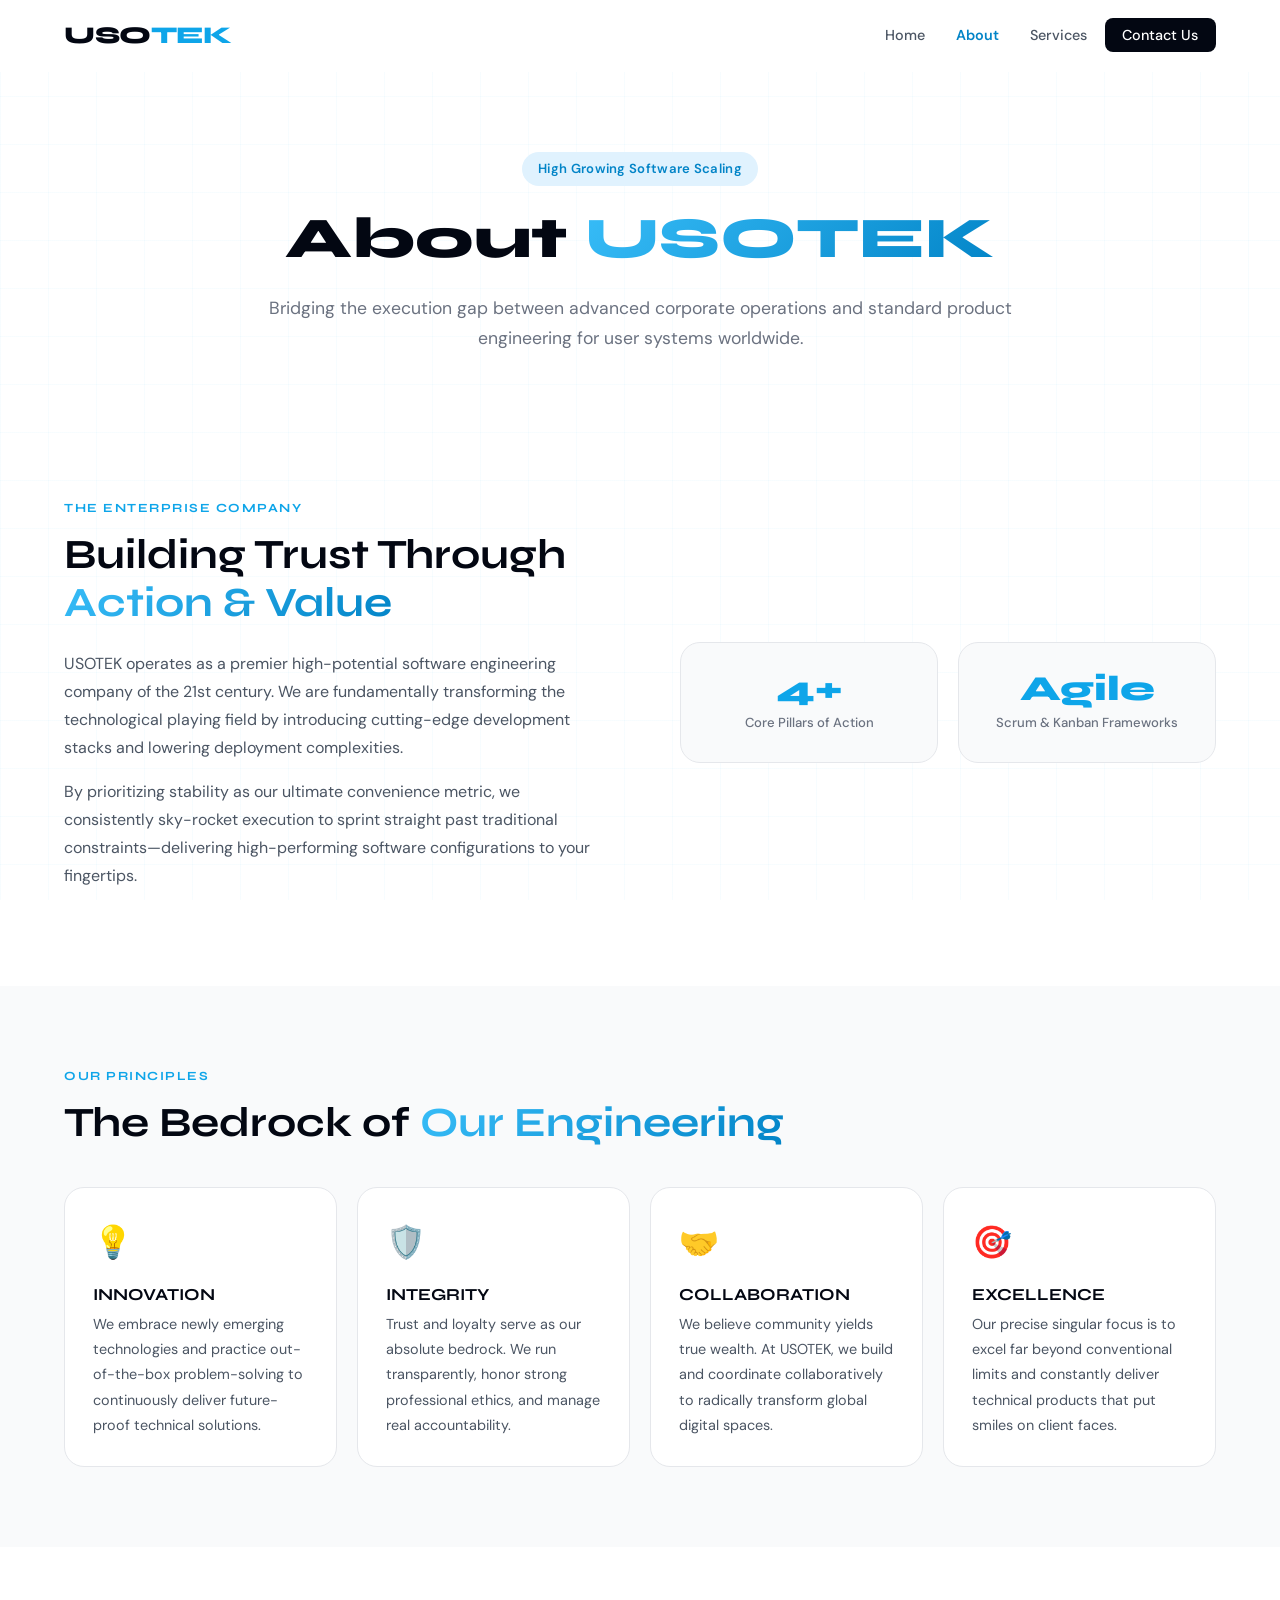
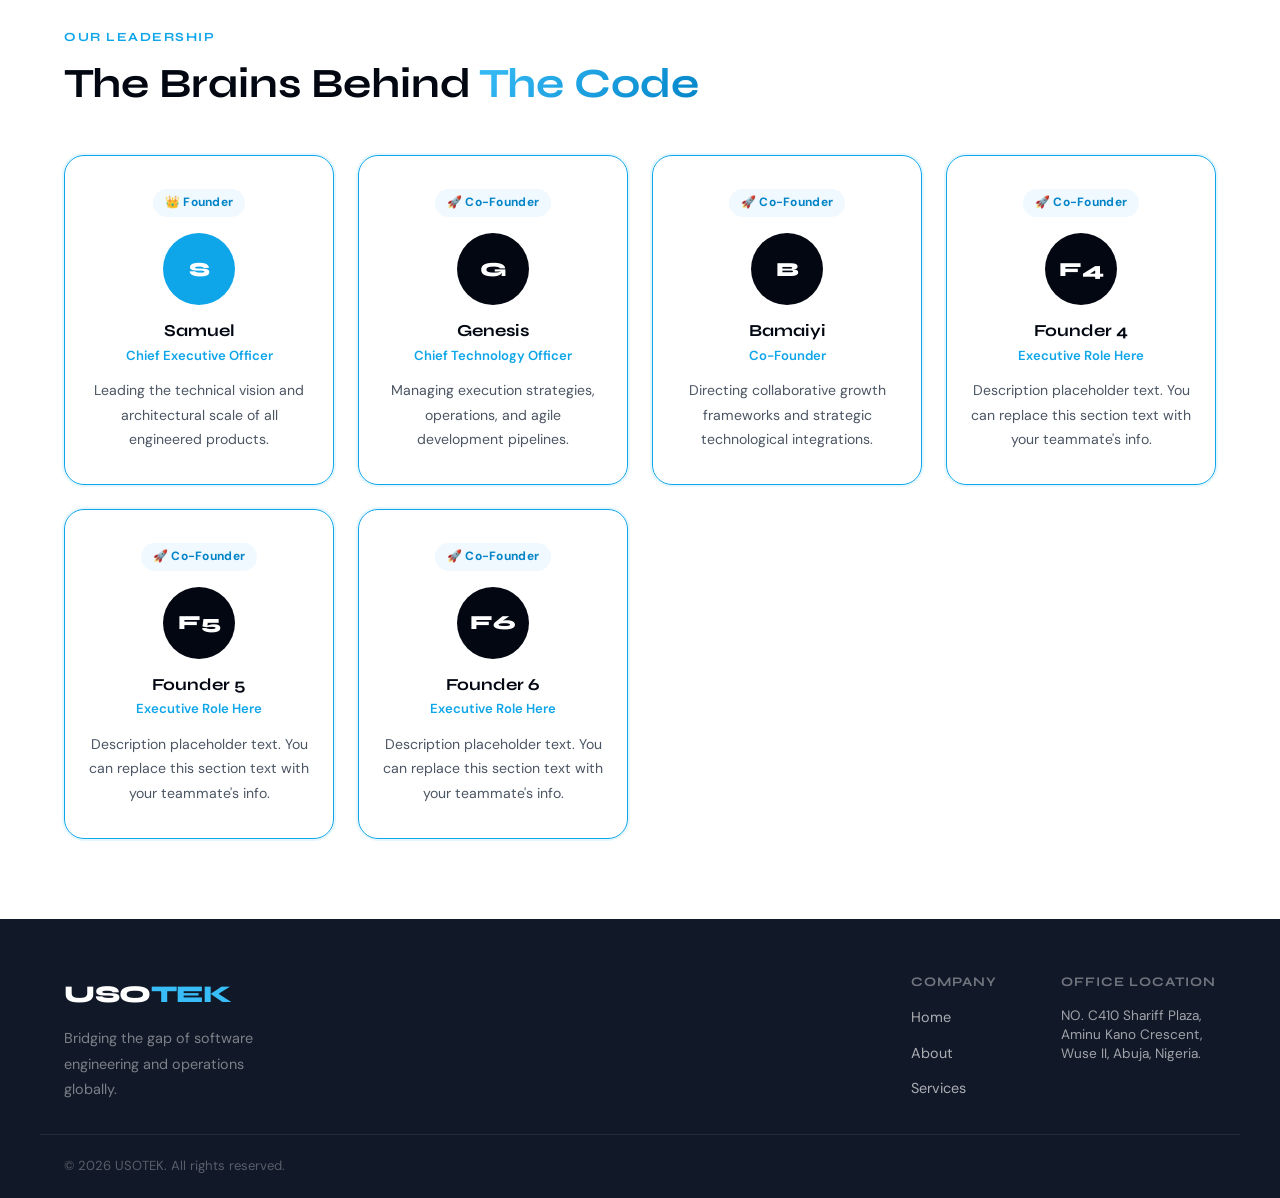
==== about.html @ 39994aaa "initial commit of Usotek" ====
<!DOCTYPE html>
<html lang="en">
<head>
<meta charset="UTF-8"/>
<meta name="viewport" content="width=device-width, initial-scale=1.0"/>
<title>About — USOTEK</title>
<link rel="preconnect" href="https://fonts.googleapis.com"/>
<link rel="preconnect" href="https://fonts.gstatic.com" crossorigin/>
<link href="https://fonts.googleapis.com/css2?family=Syne:wght@400;600;700;800&family=DM+Sans:ital,wght@0,300;0,400;0,500;1,300&display=swap" rel="stylesheet"/>
<link rel="stylesheet" href="style.css"/>
</head>
<body>

<nav class="navbar" id="navbar">
  <div class="nav-container">
    <a href="index.html" class="logo">USO<span>TEK</span></a>
    <button class="hamburger" id="hamburger" aria-label="Toggle menu">
      <span></span><span></span><span></span>
    </button>
    <ul class="nav-links" id="navLinks">
      <li><a href="index.html">Home</a></li>
      <li><a href="about.html" class="active">About</a></li>
      <li><a href="index.html#services">Services</a></li>
      <li><a href="#" class="nav-contact-btn" id="openContact">Contact Us</a></li>
    </ul>
  </div>
</nav>

<section class="page-hero">
  <div class="hero-bg-grid"></div>
  <div class="page-hero-content">
    <div class="hero-badge">High Growing Software Scaling</div>
    <h1>About <span class="gradient-text">USOTEK</span></h1>
    <p>Bridging the execution gap between advanced corporate operations and standard product engineering for user systems worldwide.</p>
  </div>
</section>

<section class="story-section">
  <div class="section-container">
    <div class="story-grid">
      <div class="story-text">
        <div class="section-label">The Enterprise Company</div>
        <h2>Building Trust Through <span class="gradient-text">Action & Value</span></h2>
        <p>USOTEK operates as a premier high-potential software engineering company of the 21st century. We are fundamentally transforming the technological playing field by introducing cutting-edge development stacks and lowering deployment complexities.</p>
        <p>By prioritizing stability as our ultimate convenience metric, we consistently sky-rocket execution to sprint straight past traditional constraints—delivering high-performing software configurations to your fingertips.</p>
      </div>
      <div class="story-stat-grid">
        <div class="story-stat">
          <div class="stat-num">4+</div>
          <div class="stat-label">Core Pillars of Action</div>
        </div>
        <div class="story-stat">
          <div class="stat-num">Agile</div>
          <div class="stat-label">Scrum & Kanban Frameworks</div>
        </div>
      </div>
    </div>
  </div>
</section>

<section class="values-section">
  <div class="section-container">
    <div class="section-label">Our Principles</div>
    <h2>The Bedrock of <span class="gradient-text">Our Engineering</span></h2>
    <div class="values-grid">
      <div class="value-card">
        <div class="value-emoji">💡</div>
        <h4>INNOVATION</h4>
        <p>We embrace newly emerging technologies and practice out-of-the-box problem-solving to continuously deliver future-proof technical solutions.</p>
      </div>
      <div class="value-card">
        <div class="value-emoji">🛡️</div>
        <h4>INTEGRITY</h4>
        <p>Trust and loyalty serve as our absolute bedrock. We run transparently, honor strong professional ethics, and manage real accountability.</p>
      </div>
      <div class="value-card">
        <div class="value-emoji">🤝</div>
        <h4>COLLABORATION</h4>
        <p>We believe community yields true wealth. At USOTEK, we build and coordinate collaboratively to radically transform global digital spaces.</p>
      </div>
      <div class="value-card">
        <div class="value-emoji">🎯</div>
        <h4>EXCELLENCE</h4>
        <p>Our precise singular focus is to excel far beyond conventional limits and constantly deliver technical products that put smiles on client faces.</p>
      </div>
    </div>
  </div>
</section>

<section class="team-section">
  <div class="section-container">
    <div class="section-label">Our Leadership</div>
    <h2>The Brains Behind <span class="gradient-text">The Code</span></h2>
    
    <div class="team-grid team-founders team-cofounders">
      <div class="team-card founder-card">
        <div class="founder-crown">👑 Founder</div>
        <div class="team-avatar" style="background: var(--sky-dark);">S</div>
        <h4>Samuel</h4>
        <span class="team-role">Chief Executive Officer</span>
        <p>Leading the technical vision and architectural scale of all engineered products.</p>
      </div>
      <div class="team-card founder-card">
        <div class="founder-crown">🚀 Co-Founder</div>
        <div class="team-avatar" style="background: var(--black);">G</div>
        <h4>Genesis</h4>
        <span class="team-role">Chief Technology Officer</span>
        <p>Managing execution strategies, operations, and agile development pipelines.</p>
      </div>
      <div class="team-card founder-card">
        <div class="founder-crown">🚀 Co-Founder</div>
        <div class="team-avatar" style="background: var(--black);">B</div>
        <h4>Bamaiyi</h4>
        <span class="team-role">Co-Founder</span>
        <p>Directing collaborative growth frameworks and strategic technological integrations.</p>
      </div>
      <div class="team-card founder-card">
        <div class="founder-crown">🚀 Co-Founder</div>
        <div class="team-avatar" style="background: var(--black);">F4</div>
        <h4>Founder 4</h4>
        <span class="team-role">Executive Role Here</span>
        <p>Description placeholder text. You can replace this section text with your teammate's info.</p>
      </div>
      <div class="team-card founder-card">
        <div class="founder-crown">🚀 Co-Founder</div>
        <div class="team-avatar" style="background: var(--black);">F5</div>
        <h4>Founder 5</h4>
        <span class="team-role">Executive Role Here</span>
        <p>Description placeholder text. You can replace this section text with your teammate's info.</p>
      </div>
      <div class="team-card founder-card">
        <div class="founder-crown">🚀 Co-Founder</div>
        <div class="team-avatar" style="background: var(--black);">F6</div>
        <h4>Founder 6</h4>
        <span class="team-role">Executive Role Here</span>
        <p>Description placeholder text. You can replace this section text with your teammate's info.</p>
      </div>
    </div>

  </div>
</section>

<footer class="footer">
  <div class="footer-container">
    <div class="footer-brand">
      <a href="index.html" class="logo">USO<span>TEK</span></a>
      <p>Bridging the gap of software engineering and operations globally.</p>
    </div>
    <div class="footer-links">
      <div class="footer-col">
        <h5>Company</h5>
        <a href="index.html">Home</a>
        <a href="about.html">About</a>
        <a href="#services">Services</a>
      </div>
      <div class="footer-col">
        <h5>Office Location</h5>
        <p style="font-size: 0.85rem; color: rgba(255,255,255,0.6); max-width: 250px; line-height: 1.4;">
          NO. C410 Shariff Plaza,<br>
          Aminu Kano Crescent,<br>
          Wuse II, Abuja, Nigeria.
        </p>
      </div>
    </div>
  </div>
  <div class="footer-bottom">
    <p>© 2026 USOTEK. All rights reserved.</p>
  </div>
</footer>

<script src="main.js"></script>
</body>
</html>
---- style.css ----
/* ===== RESET & BASE ===== */
*, *::before, *::after { box-sizing: border-box; margin: 0; padding: 0; }

:root {
  --sky: #38bdf8;
  --sky-dark: #0ea5e9;
  --sky-deeper: #0284c7;
  --sky-light: #e0f2fe;
  --sky-pale: #f0f9ff;
  --black: #030712;
  --black-2: #111827;
  --black-3: #1f2937;
  --white: #ffffff;
  --gray-1: #f9fafb;
  --gray-2: #f3f4f6;
  --gray-3: #e5e7eb;
  --gray-5: #6b7280;
  --gray-6: #4b5563;
  --radius-sm: 8px;
  --radius-md: 12px;
  --radius-lg: 20px;
  --radius-xl: 32px;
  --shadow-sm: 0 1px 3px rgba(0,0,0,0.08), 0 1px 2px rgba(0,0,0,0.04);
  --shadow-md: 0 4px 16px rgba(0,0,0,0.08), 0 2px 6px rgba(0,0,0,0.04);
  --shadow-lg: 0 16px 48px rgba(0,0,0,0.12), 0 4px 16px rgba(0,0,0,0.06);
  --nav-h: 72px;
}

html { scroll-behavior: smooth; }

body {
  font-family: 'DM Sans', sans-serif;
  background: var(--white);
  color: var(--black);
  line-height: 1.65;
  overflow-x: hidden;
}

/* ===== TYPOGRAPHY ===== */
h1, h2, h3, h4, h5 {
  font-family: 'Syne', sans-serif;
  line-height: 1.15;
  font-weight: 700;
}

h1 { font-size: clamp(2.2rem, 5vw, 3.6rem); font-weight: 800; }
h2 { font-size: clamp(1.8rem, 3.5vw, 2.6rem); font-weight: 700; }
h3 { font-size: 1.2rem; }
h4 { font-size: 1.05rem; }

p { color: var(--gray-6); line-height: 1.75; }

.gradient-text {
  background: linear-gradient(135deg, var(--sky) 0%, var(--sky-deeper) 100%);
  -webkit-background-clip: text;
  -webkit-text-fill-color: transparent;
  background-clip: text;
}

/* ===== NAVBAR ===== */
.navbar {
  position: fixed;
  top: 0; left: 0; right: 0;
  height: var(--nav-h);
  z-index: 1000;
  transition: all 0.3s ease;
  background: rgba(255,255,255,0.95);
  backdrop-filter: blur(12px);
  -webkit-backdrop-filter: blur(12px);
  border-bottom: 1px solid transparent;
}

.navbar.scrolled {
  border-bottom-color: var(--gray-3);
  box-shadow: var(--shadow-sm);
}

.nav-container {
  max-width: 1200px;
  margin: 0 auto;
  padding: 0 1.5rem;
  height: 100%;
  display: flex;
  align-items: center;
  justify-content: space-between;
}

.logo {
  font-family: 'Syne', sans-serif;
  font-size: 1.5rem;
  font-weight: 800;
  color: var(--black);
  text-decoration: none;
  letter-spacing: -0.5px;
}

.logo span { color: var(--sky-dark); }

.nav-links {
  display: flex;
  list-style: none;
  align-items: center;
  gap: 0.25rem;
}

.nav-links a {
  text-decoration: none;
  color: var(--gray-6);
  font-size: 0.9rem;
  font-weight: 500;
  padding: 0.5rem 0.85rem;
  border-radius: var(--radius-sm);
  transition: all 0.2s;
}

.nav-links a:hover { color: var(--black); background: var(--gray-2); }
.nav-links a.active { color: var(--sky-darker, var(--sky-deeper)); font-weight: 600; }

.nav-contact-btn {
  background: var(--black) !important;
  color: var(--white) !important;
  border-radius: var(--radius-sm) !important;
  padding: 0.5rem 1.1rem !important;
}

.nav-contact-btn:hover {
  background: var(--black-3) !important;
  color: var(--white) !important;
}

/* Hamburger */
.hamburger {
  display: none;
  flex-direction: column;
  gap: 5px;
  background: none;
  border: none;
  cursor: pointer;
  padding: 4px;
}

.hamburger span {
  display: block;
  width: 24px;
  height: 2px;
  background: var(--black);
  border-radius: 2px;
  transition: all 0.3s;
}

.hamburger.open span:nth-child(1) { transform: translateY(7px) rotate(45deg); }
.hamburger.open span:nth-child(2) { opacity: 0; }
.hamburger.open span:nth-child(3) { transform: translateY(-7px) rotate(-45deg); }

/* ===== BUTTONS ===== */
.btn-primary {
  display: inline-flex;
  align-items: center;
  gap: 0.5rem;
  background: var(--sky-dark);
  color: var(--white);
  text-decoration: none;
  padding: 0.75rem 1.6rem;
  border-radius: var(--radius-md);
  font-family: 'Syne', sans-serif;
  font-weight: 600;
  font-size: 0.95rem;
  transition: all 0.2s;
  cursor: pointer;
  border: none;
}

.btn-primary:hover { background: var(--sky-deeper); transform: translateY(-1px); box-shadow: 0 8px 24px rgba(14,165,233,0.3); }
.btn-primary.large { padding: 1rem 2rem; font-size: 1rem; }

.btn-ghost {
  display: inline-flex;
  align-items: center;
  gap: 0.5rem;
  color: var(--black);
  text-decoration: none;
  padding: 0.75rem 1.4rem;
  border-radius: var(--radius-md);
  font-family: 'Syne', sans-serif;
  font-weight: 600;
  font-size: 0.95rem;
  border: 1.5px solid var(--gray-3);
  transition: all 0.2s;
  cursor: pointer;
  background: var(--white);
}

.btn-ghost:hover { background: var(--gray-1); border-color: var(--gray-5); }

/* ===== HERO ===== */
.hero {
  min-height: 100vh;
  padding: calc(var(--nav-h) + 4rem) 1.5rem 4rem;
  max-width: 1200px;
  margin: 0 auto;
  display: flex;
  align-items: center;
  gap: 4rem;
  position: relative;
}

.hero-bg-grid {
  position: fixed;
  inset: 0;
  background-image:
    linear-gradient(rgba(56,189,248,0.04) 1px, transparent 1px),
    linear-gradient(90deg, rgba(56,189,248,0.04) 1px, transparent 1px);
  background-size: 48px 48px;
  pointer-events: none;
  z-index: -1;
}

.hero-content { flex: 1; }

.hero-badge {
  display: inline-block;
  background: var(--sky-light);
  color: var(--sky-deeper);
  font-size: 0.82rem;
  font-weight: 600;
  padding: 0.4rem 1rem;
  border-radius: 100px;
  margin-bottom: 1.5rem;
  letter-spacing: 0.3px;
}

.hero-content h1 { margin-bottom: 1.25rem; }
.hero-content > p { font-size: 1.1rem; color: var(--gray-5); margin-bottom: 2.5rem; max-width: 520px; }

.hero-cta { display: flex; gap: 1rem; flex-wrap: wrap; }

.hero-visual {
  flex: 0 0 380px;
  position: relative;
  height: 380px;
  display: flex;
  align-items: center;
  justify-content: center;
}

.hero-orb {
  width: 280px;
  height: 280px;
  border-radius: 50%;
  background: radial-gradient(circle at 40% 40%, rgba(56,189,248,0.3), rgba(14,165,233,0.08) 60%, transparent 80%);
  border: 1px solid rgba(56,189,248,0.2);
  animation: pulse 4s ease-in-out infinite;
}

@keyframes pulse {
  0%, 100% { transform: scale(1); opacity: 1; }
  50% { transform: scale(1.05); opacity: 0.8; }
}

.floating-card {
  position: absolute;
  background: var(--white);
  border: 1px solid var(--gray-3);
  border-radius: var(--radius-md);
  padding: 0.65rem 1rem;
  display: flex;
  align-items: center;
  gap: 0.6rem;
  font-family: 'Syne', sans-serif;
  font-weight: 600;
  font-size: 0.85rem;
  box-shadow: var(--shadow-md);
  white-space: nowrap;
  animation: float 3s ease-in-out infinite;
}

.card-1 { top: 20px; left: 10px; animation-delay: 0s; }
.card-2 { top: 140px; right: 0; animation-delay: 1s; }
.card-3 { bottom: 60px; left: 20px; animation-delay: 2s; }

@keyframes float {
  0%, 100% { transform: translateY(0); }
  50% { transform: translateY(-8px); }
}

.card-dot {
  width: 10px; height: 10px;
  border-radius: 50%;
}

.card-dot.green { background: #22c55e; }
.card-dot.blue { background: var(--sky-dark); }
.card-dot.sky { background: var(--sky); }

/* ===== MARQUEE ===== */
.marquee-strip {
  background: var(--black);
  padding: 1rem 0;
  overflow: hidden;
}

.marquee-track {
  display: flex;
  gap: 1.5rem;
  white-space: nowrap;
  animation: marquee 20s linear infinite;
}

.marquee-track span {
  color: rgba(255,255,255,0.5);
  font-family: 'Syne', sans-serif;
  font-size: 0.85rem;
  font-weight: 600;
  letter-spacing: 0.5px;
}

.marquee-track span:not([style]):nth-child(even) {
  color: var(--sky);
}

@keyframes marquee {
  from { transform: translateX(0); }
  to { transform: translateX(-50%); }
}

/* ===== SECTIONS ===== */
.section-container {
  max-width: 1200px;
  margin: 0 auto;
  padding: 5rem 1.5rem;
}

.section-label {
  font-family: 'Syne', sans-serif;
  font-size: 0.78rem;
  font-weight: 700;
  letter-spacing: 1.5px;
  text-transform: uppercase;
  color: var(--sky-dark);
  margin-bottom: 0.75rem;
}

.section-sub {
  color: var(--gray-5);
  font-size: 1.05rem;
  max-width: 560px;
  margin-top: 0.75rem;
}

/* ===== SERVICES ===== */
.services { background: var(--gray-1); }

.services h2 { margin-bottom: 0.5rem; }

.services-grid {
  display: grid;
  grid-template-columns: repeat(auto-fit, minmax(300px, 1fr));
  gap: 1.25rem;
  margin-top: 3rem;
}

.service-card {
  background: var(--white);
  border: 1px solid var(--gray-3);
  border-radius: var(--radius-lg);
  padding: 1.75rem;
  transition: all 0.25s;
  position: relative;
}

.service-card:hover {
  transform: translateY(-4px);
  box-shadow: var(--shadow-lg);
  border-color: var(--sky-light);
}

.service-card.featured {
  border-color: var(--sky-dark);
  box-shadow: 0 0 0 2px rgba(14,165,233,0.12);
}

.service-badge {
  position: absolute;
  top: -12px; right: 1.25rem;
  background: var(--sky-dark);
  color: var(--white);
  font-size: 0.72rem;
  font-weight: 700;
  padding: 0.3rem 0.8rem;
  border-radius: 100px;
  letter-spacing: 0.5px;
}

.service-icon { font-size: 2rem; margin-bottom: 1rem; }

.service-card h3 {
  font-size: 1.1rem;
  margin-bottom: 0.6rem;
  color: var(--black);
}

.service-card p {
  font-size: 0.92rem;
  margin-bottom: 1.25rem;
  line-height: 1.7;
}

.service-tags {
  display: flex;
  flex-wrap: wrap;
  gap: 0.4rem;
}

.service-tags span {
  background: var(--sky-pale);
  color: var(--sky-deeper);
  font-size: 0.75rem;
  font-weight: 600;
  padding: 0.25rem 0.7rem;
  border-radius: 100px;
}

/* ===== WHY US ===== */
.why-us .section-container { padding-top: 5rem; padding-bottom: 5rem; }
.why-us h2 { margin-bottom: 3rem; }

.why-grid {
  display: grid;
  grid-template-columns: repeat(auto-fit, minmax(220px, 1fr));
  gap: 2rem;
}

.why-item { border-left: 3px solid var(--sky-dark); padding-left: 1.25rem; }

.why-num {
  font-family: 'Syne', sans-serif;
  font-size: 0.8rem;
  font-weight: 700;
  color: var(--sky-dark);
  letter-spacing: 1px;
  margin-bottom: 0.5rem;
}

.why-item h4 { margin-bottom: 0.5rem; color: var(--black); }
.why-item p { font-size: 0.9rem; }

/* ===== CTA BANNER ===== */
.cta-banner {
  background: var(--black);
  text-align: center;
}

.cta-banner .section-container { padding: 5rem 1.5rem; }

.cta-banner h2 {
  color: var(--white);
  margin-bottom: 1rem;
}

.cta-banner p {
  color: rgba(255,255,255,0.55);
  font-size: 1.05rem;
  margin-bottom: 2.5rem;
}

/* ===== FOOTER ===== */
.footer {
  background: var(--black-2);
  color: rgba(255,255,255,0.7);
}

.footer-container {
  max-width: 1200px;
  margin: 0 auto;
  padding: 3.5rem 1.5rem 2rem;
  display: flex;
  justify-content: space-between;
  gap: 3rem;
  flex-wrap: wrap;
}

.footer-brand .logo { color: var(--white); }
.footer-brand .logo span { color: var(--sky); }
.footer-brand p { margin-top: 0.75rem; font-size: 0.9rem; color: rgba(255,255,255,0.45); max-width: 220px; }

.footer-links { display: flex; gap: 4rem; }

.footer-col { display: flex; flex-direction: column; gap: 0.75rem; }

.footer-col h5 {
  font-family: 'Syne', sans-serif;
  font-size: 0.82rem;
  font-weight: 700;
  letter-spacing: 1px;
  text-transform: uppercase;
  color: rgba(255,255,255,0.4);
  margin-bottom: 0.25rem;
}

.footer-col a {
  text-decoration: none;
  color: rgba(255,255,255,0.65);
  font-size: 0.9rem;
  transition: color 0.2s;
}

.footer-col a:hover { color: var(--sky); }

.footer-bottom {
  border-top: 1px solid rgba(255,255,255,0.08);
  max-width: 1200px;
  margin: 0 auto;
  padding: 1.25rem 1.5rem;
}

.footer-bottom p { font-size: 0.82rem; color: rgba(255,255,255,0.3); }

/* ===== MODAL ===== */
.modal-overlay {
  position: fixed;
  inset: 0;
  background: rgba(0,0,0,0.6);
  backdrop-filter: blur(4px);
  z-index: 2000;
  display: flex;
  align-items: center;
  justify-content: center;
  padding: 1rem;
  opacity: 0;
  pointer-events: none;
  transition: opacity 0.25s ease;
}

.modal-overlay.active {
  opacity: 1;
  pointer-events: all;
}

.modal {
  background: var(--white);
  border-radius: var(--radius-xl);
  padding: 2rem;
  width: 100%;
  max-width: 480px;
  max-height: 90vh;
  overflow-y: auto;
  position: relative;
  transform: translateY(20px) scale(0.97);
  transition: transform 0.3s ease;
}

.modal-overlay.active .modal {
  transform: translateY(0) scale(1);
}

.modal-close {
  position: absolute;
  top: 1.25rem; right: 1.25rem;
  background: var(--gray-2);
  border: none;
  width: 32px; height: 32px;
  border-radius: 50%;
  cursor: pointer;
  font-size: 0.8rem;
  color: var(--gray-6);
  display: flex;
  align-items: center;
  justify-content: center;
  transition: background 0.2s;
}

.modal-close:hover { background: var(--gray-3); }

.modal-header { text-align: center; margin-bottom: 2rem; }

.modal-icon {
  font-size: 2.5rem;
  margin-bottom: 0.75rem;
}

.modal-header h3 {
  font-size: 1.4rem;
  margin-bottom: 0.4rem;
}

.modal-header p {
  font-size: 0.9rem;
  color: var(--gray-5);
}

.form-group {
  margin-bottom: 1.1rem;
}

.form-group label {
  display: block;
  font-size: 0.85rem;
  font-weight: 600;
  color: var(--black-3);
  margin-bottom: 0.4rem;
}

.form-group input,
.form-group select,
.form-group textarea {
  width: 100%;
  padding: 0.7rem 0.9rem;
  border: 1.5px solid var(--gray-3);
  border-radius: var(--radius-sm);
  font-family: 'DM Sans', sans-serif;
  font-size: 0.92rem;
  color: var(--black);
  background: var(--white);
  transition: border-color 0.2s;
  outline: none;
  resize: vertical;
}

.form-group input:focus,
.form-group select:focus,
.form-group textarea:focus {
  border-color: var(--sky-dark);
  box-shadow: 0 0 0 3px rgba(14,165,233,0.12);
}

.btn-whatsapp {
  width: 100%;
  display: flex;
  align-items: center;
  justify-content: center;
  gap: 0.6rem;
  background: #25D366;
  color: var(--white);
  border: none;
  padding: 0.9rem;
  border-radius: var(--radius-md);
  font-family: 'Syne', sans-serif;
  font-weight: 700;
  font-size: 0.95rem;
  cursor: pointer;
  margin-top: 1.25rem;
  transition: all 0.2s;
}

.btn-whatsapp:hover { background: #1ebe5a; transform: translateY(-1px); box-shadow: 0 8px 24px rgba(37,211,102,0.3); }

/* ===== PAGE HERO (About) ===== */
.page-hero {
  padding: calc(var(--nav-h) + 5rem) 1.5rem 4rem;
  text-align: center;
  max-width: 800px;
  margin: 0 auto;
  position: relative;
}

.page-hero-content .hero-badge { margin-bottom: 1.25rem; }
.page-hero-content h1 { margin-bottom: 1.25rem; }
.page-hero-content p { font-size: 1.1rem; color: var(--gray-5); }

/* ===== STORY SECTION ===== */
.story-grid {
  display: grid;
  grid-template-columns: 1fr 1fr;
  gap: 5rem;
  align-items: center;
}

.story-text h2 { margin-bottom: 1.5rem; }
.story-text p { margin-bottom: 1rem; }

.story-stat-grid {
  display: grid;
  grid-template-columns: 1fr 1fr;
  gap: 1.25rem;
}

.story-stat {
  background: var(--gray-1);
  border: 1px solid var(--gray-3);
  border-radius: var(--radius-lg);
  padding: 1.75rem 1.25rem;
  display: flex;
  flex-direction: column;
  align-items: center;
  text-align: center;
}

.stat-num {
  font-family: 'Syne', sans-serif;
  font-size: 2.2rem;
  font-weight: 800;
  color: var(--sky-dark);
  line-height: 1;
  margin-bottom: 0.4rem;
}

.stat-label {
  font-size: 0.82rem;
  font-weight: 500;
  color: var(--gray-5);
}

/* ===== VALUES ===== */
.values-section { background: var(--gray-1); }

.values-grid {
  display: grid;
  grid-template-columns: repeat(auto-fit, minmax(240px, 1fr));
  gap: 1.25rem;
  margin-top: 2.5rem;
}

.value-card {
  background: var(--white);
  border: 1px solid var(--gray-3);
  border-radius: var(--radius-lg);
  padding: 1.75rem;
  transition: all 0.25s;
}

.value-card:hover { transform: translateY(-4px); box-shadow: var(--shadow-lg); }

.value-emoji { font-size: 2rem; margin-bottom: 1rem; }
.value-card h4 { margin-bottom: 0.5rem; }
.value-card p { font-size: 0.9rem; }

/* ===== TEAM ===== */
.team-section h2 { margin-bottom: 0.5rem; }

.team-grid {
  display: grid;
  grid-template-columns: repeat(auto-fit, minmax(260px, 1fr));
  gap: 1.5rem;
  margin-top: 3rem;
}

.team-card {
  text-align: center;
  padding: 2rem 1.5rem;
  border: 1px solid var(--gray-3);
  border-radius: var(--radius-lg);
  transition: all 0.25s;
}

.team-card:hover { box-shadow: var(--shadow-lg); transform: translateY(-4px); }

.team-avatar {
  width: 72px; height: 72px;
  border-radius: 50%;
  display: flex;
  align-items: center;
  justify-content: center;
  font-family: 'Syne', sans-serif;
  font-size: 1.25rem;
  font-weight: 800;
  color: var(--white);
  margin: 0 auto 1rem;
}

.team-card h4 { margin-bottom: 0.25rem; }

.team-role {
  display: block;
  font-size: 0.82rem;
  color: var(--sky-dark);
  font-weight: 600;
  margin-bottom: 0.75rem;
}

.team-card p { font-size: 0.88rem; }

.team-founders { margin-bottom: 0; }
.team-rest { margin-top: 0; }
.team-rest { display: flex; justify-content: center; gap: 1.5rem; flex-wrap: wrap; }
.team-rest .team-card { max-width: 320px; flex: 1 1 280px; }

.founder-card {
  border-color: var(--sky-dark);
  box-shadow: 0 0 0 2px rgba(14,165,233,0.1);
}

.founder-crown {
  font-size: 0.75rem;
  font-weight: 700;
  color: var(--sky-deeper);
  background: var(--sky-pale);
  display: inline-block;
  padding: 0.25rem 0.75rem;
  border-radius: 100px;
  margin-bottom: 1rem;
  letter-spacing: 0.3px;
}

.team-divider {
  text-align: center;
  position: relative;
  margin: 2.5rem 0 1.5rem;
}

.team-divider::before {
  content: '';
  position: absolute;
  top: 50%; left: 0; right: 0;
  height: 1px;
  background: var(--gray-3);
}

.team-divider span {
  position: relative;
  background: var(--white);
  padding: 0 1rem;
  font-family: 'Syne', sans-serif;
  font-size: 0.78rem;
  font-weight: 700;
  letter-spacing: 1.5px;
  text-transform: uppercase;
  color: var(--gray-5);
}

/* ===== RESPONSIVE ===== */
@media (max-width: 900px) {
  .hero { flex-direction: column; min-height: auto; padding-top: calc(var(--nav-h) + 3rem); text-align: center; }
  .hero-content > p { margin: 0 auto 2.5rem; }
  .hero-cta { justify-content: center; }
  .hero-visual { width: 100%; max-width: 340px; height: 280px; }
  .story-grid { grid-template-columns: 1fr; gap: 3rem; }
}

@media (max-width: 768px) {
  .hamburger { display: flex; }
  .nav-links {
    display: none;
    position: fixed;
    top: var(--nav-h);
    left: 0; right: 0;
    background: var(--white);
    flex-direction: column;
    padding: 1.5rem;
    gap: 0.25rem;
    border-bottom: 1px solid var(--gray-3);
    box-shadow: var(--shadow-md);
  }
  .nav-links.open { display: flex; }
  .nav-links li { width: 100%; }
  .nav-links a { display: block; text-align: center; padding: 0.75rem; }
  .footer-container { flex-direction: column; gap: 2rem; }
  .footer-links { gap: 2rem; }
  .services-grid { grid-template-columns: 1fr; }
  .why-grid { grid-template-columns: 1fr; }
}

@media (max-width: 480px) {
  .hero-visual { display: none; }
  .floating-card { display: none; }
  .story-stat-grid { grid-template-columns: 1fr 1fr; }
  .team-grid { grid-template-columns: 1fr; }
}

.founder-crown.founder-only {
  background: var(--black);
  color: var(--white);
  font-size: 0.8rem;
  padding: 0.3rem 0.9rem;
}
.team-solo {
  display: flex;
  justify-content: center;
  margin-bottom: 0;
}

.team-solo .team-card {
  max-width: 320px;
  width: 100%;
}

.team-cofounders {
  grid-template-columns: repeat(auto-fit, minmax(240px, 1fr));
}
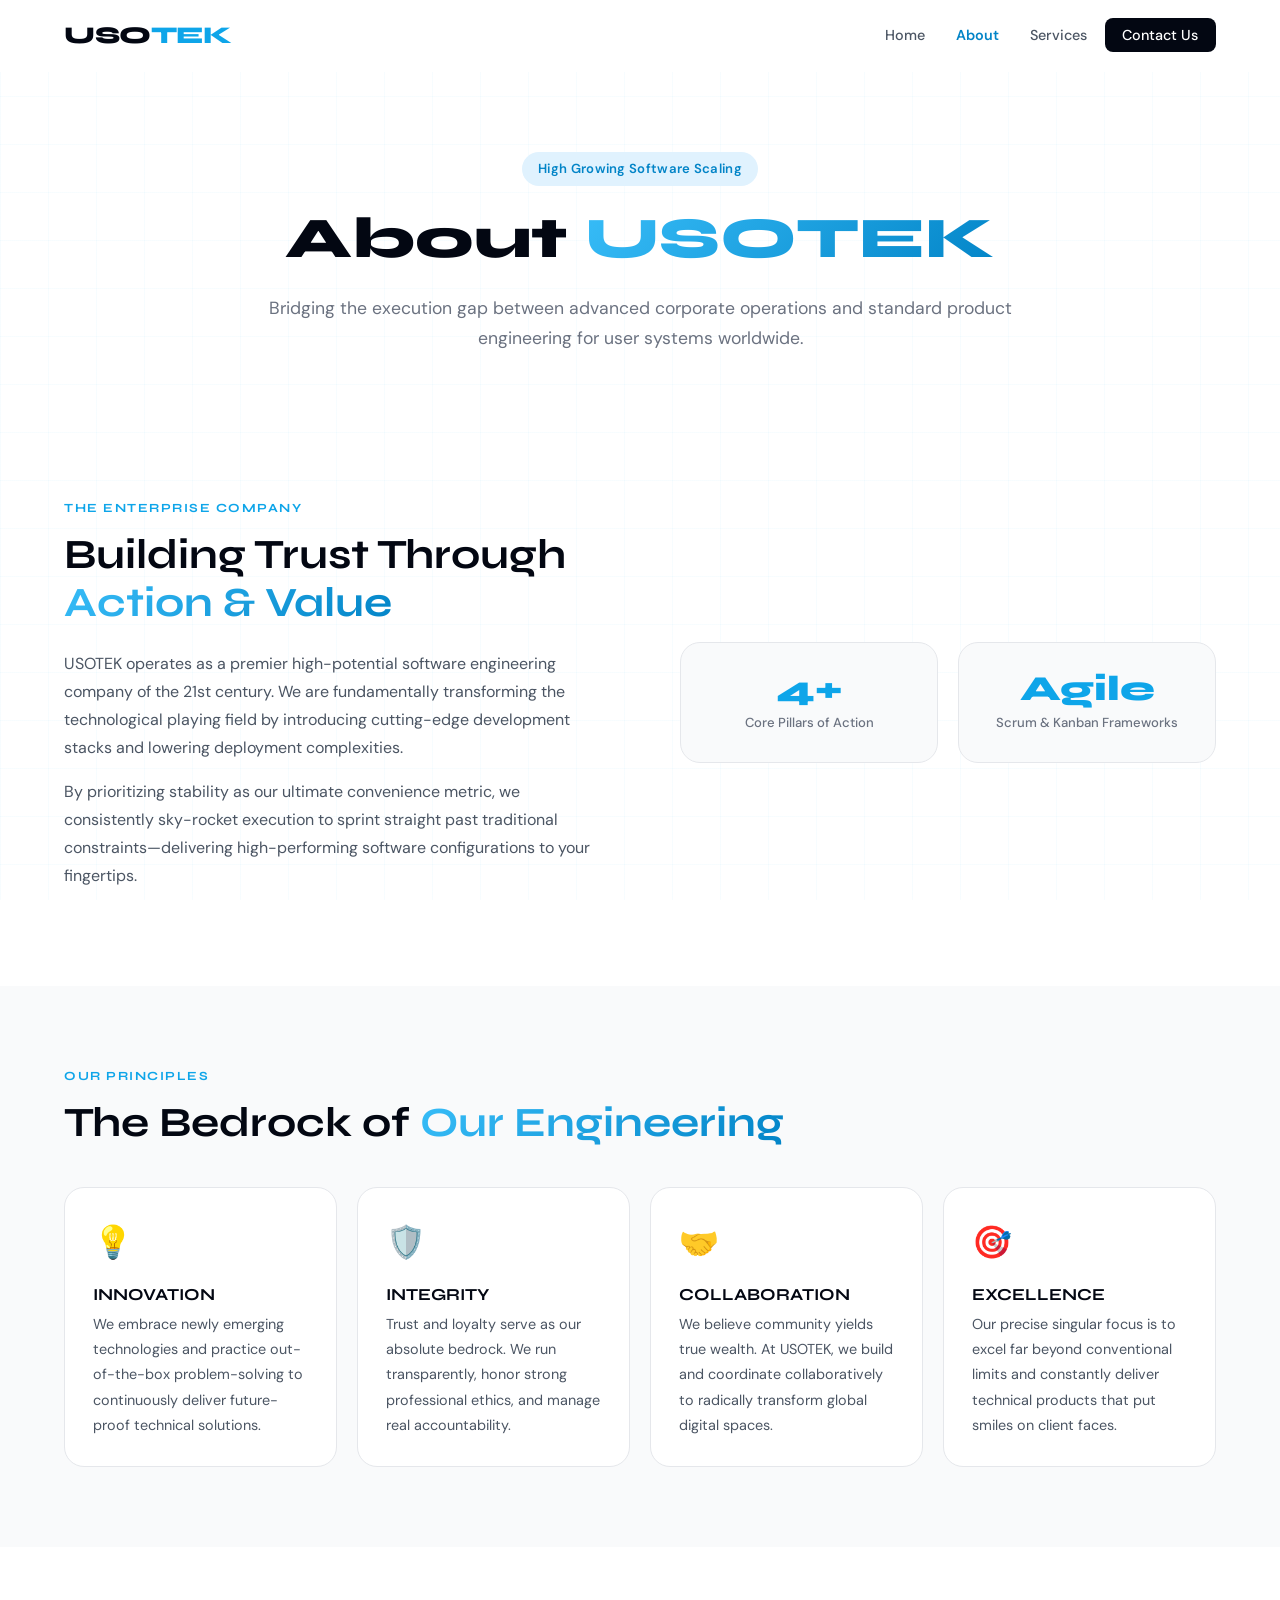
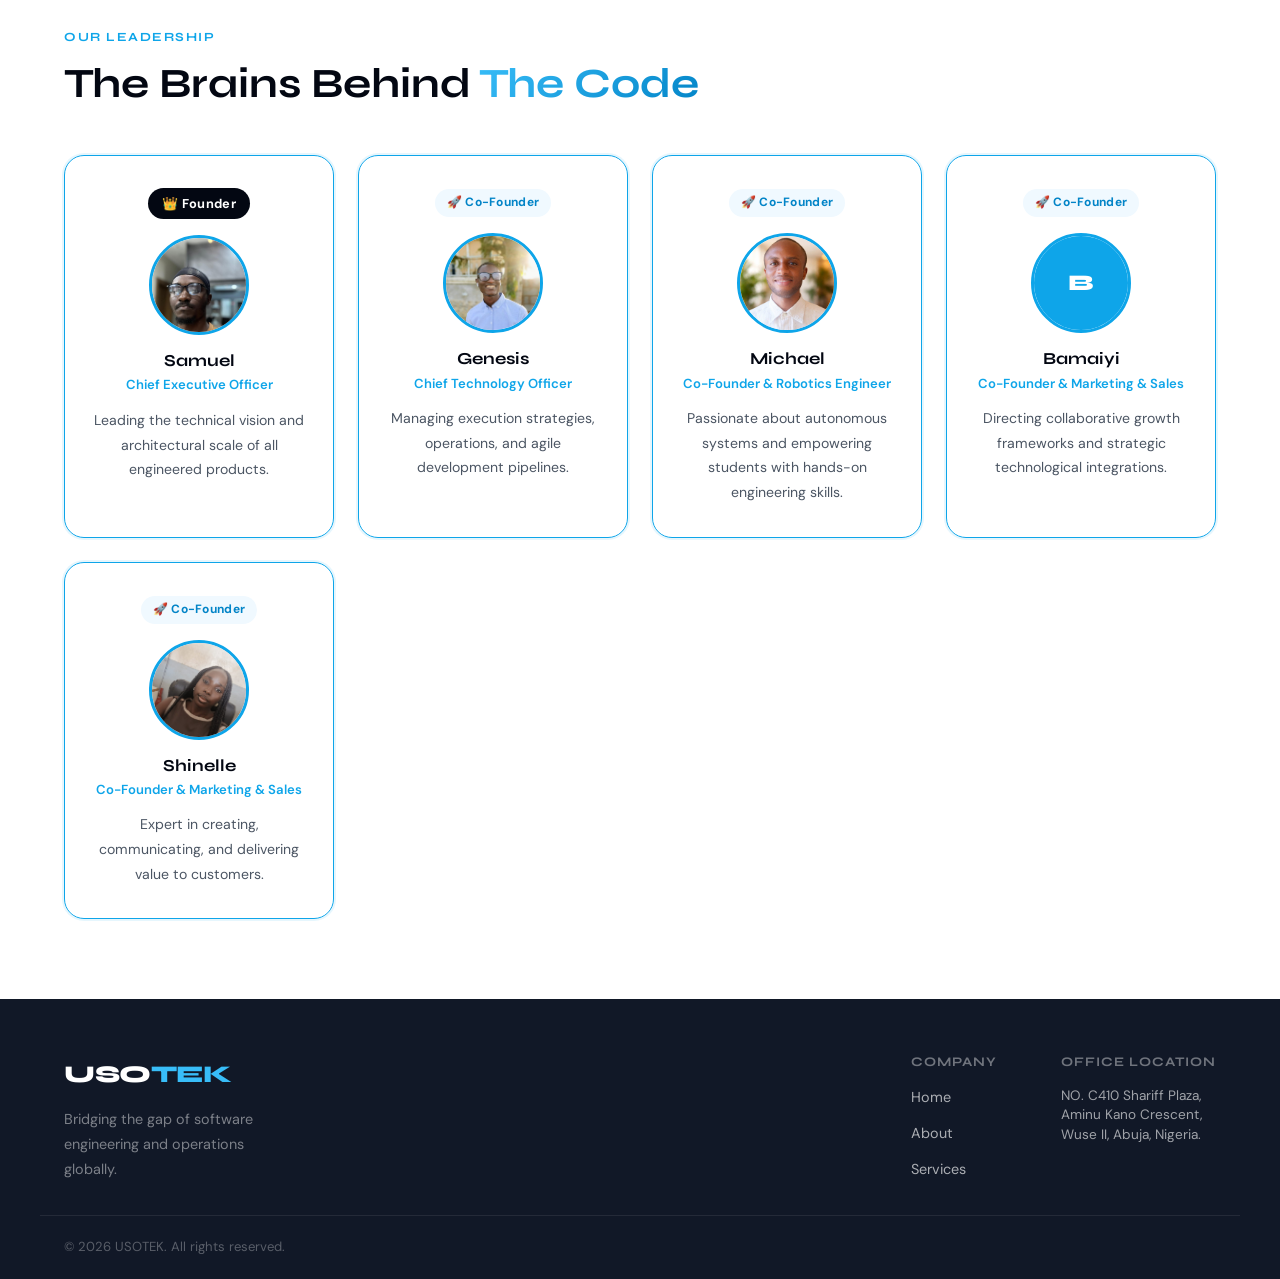
==== commit 91e4dd46: "image fixing" ====
--- a/about.html
+++ b/about.html
@@ -91,52 +91,65 @@
   <div class="section-container">
     <div class="section-label">Our Leadership</div>
     <h2>The Brains Behind <span class="gradient-text">The Code</span></h2>
-    
-    <div class="team-grid team-founders team-cofounders">
-      <div class="team-card founder-card">
-        <div class="founder-crown">👑 Founder</div>
-        <div class="team-avatar" style="background: var(--sky-dark);">S</div>
+
+    <div class="team-grid team-cofounders">
+
+      <!-- Samuel — Founder -->
+      <div class="team-card founder-card">
+        <div class="founder-crown founder-only">👑 Founder</div>
+        <div class="team-avatar-photo">
+          <img src="images/sam.jpeg" alt="Samuel" onerror="this.parentElement.innerHTML='<span>S</span>'"/>
+        </div>
         <h4>Samuel</h4>
         <span class="team-role">Chief Executive Officer</span>
         <p>Leading the technical vision and architectural scale of all engineered products.</p>
       </div>
-      <div class="team-card founder-card">
-        <div class="founder-crown">🚀 Co-Founder</div>
-        <div class="team-avatar" style="background: var(--black);">G</div>
+
+      <!-- Genesis — Co-Founder -->
+      <div class="team-card founder-card">
+        <div class="founder-crown">🚀 Co-Founder</div>
+        <div class="team-avatar-photo">
+          <img src="images/genesis.jpeg" alt="Genesis" onerror="this.parentElement.innerHTML='<span>G</span>'"/>
+        </div>
         <h4>Genesis</h4>
         <span class="team-role">Chief Technology Officer</span>
         <p>Managing execution strategies, operations, and agile development pipelines.</p>
       </div>
-      <div class="team-card founder-card">
-        <div class="founder-crown">🚀 Co-Founder</div>
-        <div class="team-avatar" style="background: var(--black);">B</div>
+
+      <!-- Michael — Co-Founder -->
+      <div class="team-card founder-card">
+        <div class="founder-crown">🚀 Co-Founder</div>
+        <div class="team-avatar-photo">
+          <img src="images/micheal.jpeg" alt="Michael" onerror="this.parentElement.innerHTML='<span>M</span>'"/>
+        </div>
+        <h4>Michael</h4>
+        <span class="team-role">Co-Founder &amp; Robotics Engineer</span>
+        <p>Passionate about autonomous systems and empowering students with hands-on engineering skills.</p>
+      </div>
+
+      <!-- Bamaiyi — Co-Founder -->
+      <div class="team-card founder-card">
+        <div class="founder-crown">🚀 Co-Founder</div>
+        <div class="team-avatar-photo">
+          <img src="images/bams.jpeg" alt="Bamaiyi" onerror="this.parentElement.innerHTML='<span>B</span>'"/>
+        </div>
         <h4>Bamaiyi</h4>
-        <span class="team-role">Co-Founder</span>
+        <span class="team-role">Co-Founder &amp; Marketing &amp; Sales</span>
         <p>Directing collaborative growth frameworks and strategic technological integrations.</p>
       </div>
-      <div class="team-card founder-card">
-        <div class="founder-crown">🚀 Co-Founder</div>
-        <div class="team-avatar" style="background: var(--black);">F4</div>
-        <h4>Founder 4</h4>
-        <span class="team-role">Executive Role Here</span>
-        <p>Description placeholder text. You can replace this section text with your teammate's info.</p>
-      </div>
-      <div class="team-card founder-card">
-        <div class="founder-crown">🚀 Co-Founder</div>
-        <div class="team-avatar" style="background: var(--black);">F5</div>
-        <h4>Founder 5</h4>
-        <span class="team-role">Executive Role Here</span>
-        <p>Description placeholder text. You can replace this section text with your teammate's info.</p>
-      </div>
-      <div class="team-card founder-card">
-        <div class="founder-crown">🚀 Co-Founder</div>
-        <div class="team-avatar" style="background: var(--black);">F6</div>
-        <h4>Founder 6</h4>
-        <span class="team-role">Executive Role Here</span>
-        <p>Description placeholder text. You can replace this section text with your teammate's info.</p>
-      </div>
-    </div>
-
+
+      <!-- Shinelle — Co-Founder -->
+      <div class="team-card founder-card">
+        <div class="founder-crown">🚀 Co-Founder</div>
+        <div class="team-avatar-photo">
+          <img src="images/shinelle.jpeg" alt="Shinelle" onerror="this.parentElement.innerHTML='<span>S</span>'"/>
+        </div>
+        <h4>Shinelle</h4>
+        <span class="team-role">Co-Founder &amp; Marketing &amp; Sales</span>
+        <p>Expert in creating, communicating, and delivering value to customers.</p>
+      </div>
+
+    </div>
   </div>
 </section>
 
@@ -151,7 +164,7 @@
         <h5>Company</h5>
         <a href="index.html">Home</a>
         <a href="about.html">About</a>
-        <a href="#services">Services</a>
+        <a href="index.html#services">Services</a>
       </div>
       <div class="footer-col">
         <h5>Office Location</h5>
@@ -168,6 +181,49 @@
   </div>
 </footer>
 
+<!-- CONTACT MODAL -->
+<div class="modal-overlay" id="modalOverlay">
+  <div class="modal">
+    <button class="modal-close" id="closeModal">✕</button>
+    <div class="modal-header">
+      <div class="modal-icon">💬</div>
+      <h3>Let's Talk</h3>
+      <p>Fill in your details and we'll take the conversation to WhatsApp.</p>
+    </div>
+    <div class="modal-body">
+      <div class="form-group">
+        <label>Your Name</label>
+        <input type="text" id="contactName" placeholder="e.g. John Doe"/>
+      </div>
+      <div class="form-group">
+        <label>Email Address</label>
+        <input type="email" id="contactEmail" placeholder="john@example.com"/>
+      </div>
+      <div class="form-group">
+        <label>What do you need help with?</label>
+        <select id="contactService">
+          <option value="">Select a service...</option>
+          <option>Web Development</option>
+          <option>Robotics</option>
+          <option>Marketing &amp; Sales</option>
+          <option>Tech Gadgets</option>
+          <option>Mobile App Development</option>
+          <option>Custom Software &amp; Consulting</option>
+          <option>Something else</option>
+        </select>
+      </div>
+      <div class="form-group">
+        <label>Brief Description</label>
+        <textarea id="contactMessage" rows="4" placeholder="Tell us a little about your project or idea..."></textarea>
+      </div>
+      <button class="btn-whatsapp" id="sendToWhatsapp">
+        <svg width="20" height="20" viewBox="0 0 24 24" fill="currentColor"><path d="M17.472 14.382c-.297-.149-1.758-.867-2.03-.967-.273-.099-.471-.148-.67.15-.197.297-.767.966-.94 1.164-.173.199-.347.223-.644.075-.297-.15-1.255-.463-2.39-1.475-.883-.788-1.48-1.761-1.653-2.059-.173-.297-.018-.458.13-.606.134-.133.298-.347.446-.52.149-.174.198-.298.298-.497.099-.198.05-.371-.025-.52-.075-.149-.669-1.612-.916-2.207-.242-.579-.487-.5-.669-.51-.173-.008-.371-.01-.57-.01-.198 0-.52.074-.792.372-.272.297-1.04 1.016-1.04 2.479 0 1.462 1.065 2.875 1.213 3.074.149.198 2.096 3.2 5.077 4.487.709.306 1.262.489 1.694.625.712.227 1.36.195 1.871.118.571-.085 1.758-.719 2.006-1.413.248-.694.248-1.289.173-1.413-.074-.124-.272-.198-.57-.347m-5.421 7.403h-.004a9.87 9.87 0 01-5.031-1.378l-.361-.214-3.741.982.998-3.648-.235-.374a9.86 9.86 0 01-1.51-5.26c.001-5.45 4.436-9.884 9.888-9.884 2.64 0 5.122 1.03 6.988 2.898a9.825 9.825 0 012.893 6.994c-.003 5.45-4.437 9.884-9.885 9.884m8.413-18.297A11.815 11.815 0 0012.05 0C5.495 0 .16 5.335.157 11.892c0 2.096.547 4.142 1.588 5.945L.057 24l6.305-1.654a11.882 11.882 0 005.683 1.448h.005c6.554 0 11.89-5.335 11.893-11.893a11.821 11.821 0 00-3.48-8.413z"/></svg>
+        Send via WhatsApp
+      </button>
+    </div>
+  </div>
+</div>
+
 <script src="main.js"></script>
 </body>
 </html>
--- a/style.css
+++ b/style.css
@@ -875,4 +875,45 @@
 
 .team-cofounders {
   grid-template-columns: repeat(auto-fit, minmax(240px, 1fr));
+}
+/* ===== TEAM PHOTO AVATAR ===== */
+.team-avatar-photo {
+  width: 90px;
+  height: 90px;
+  border-radius: 50%;
+  margin: 0 auto 1rem;
+  overflow: hidden;
+  border: 3px solid var(--sky-light);
+  background: var(--gray-2);
+  display: flex;
+  align-items: center;
+  justify-content: center;
+}
+
+.team-avatar-photo img {
+  width: 100%;
+  height: 100%;
+  object-fit: cover;
+  object-position: center top;
+  display: block;
+}
+
+.team-avatar-photo span {
+  font-family: 'Syne', sans-serif;
+  font-size: 1.4rem;
+  font-weight: 800;
+  color: var(--white);
+  background: var(--sky-dark);
+  width: 100%;
+  height: 100%;
+  display: flex;
+  align-items: center;
+  justify-content: center;
+}
+
+.founder-card .team-avatar-photo {
+  width: 100px;
+  height: 100px;
+  border-color: var(--sky-dark);
+  border-width: 3px;
 }
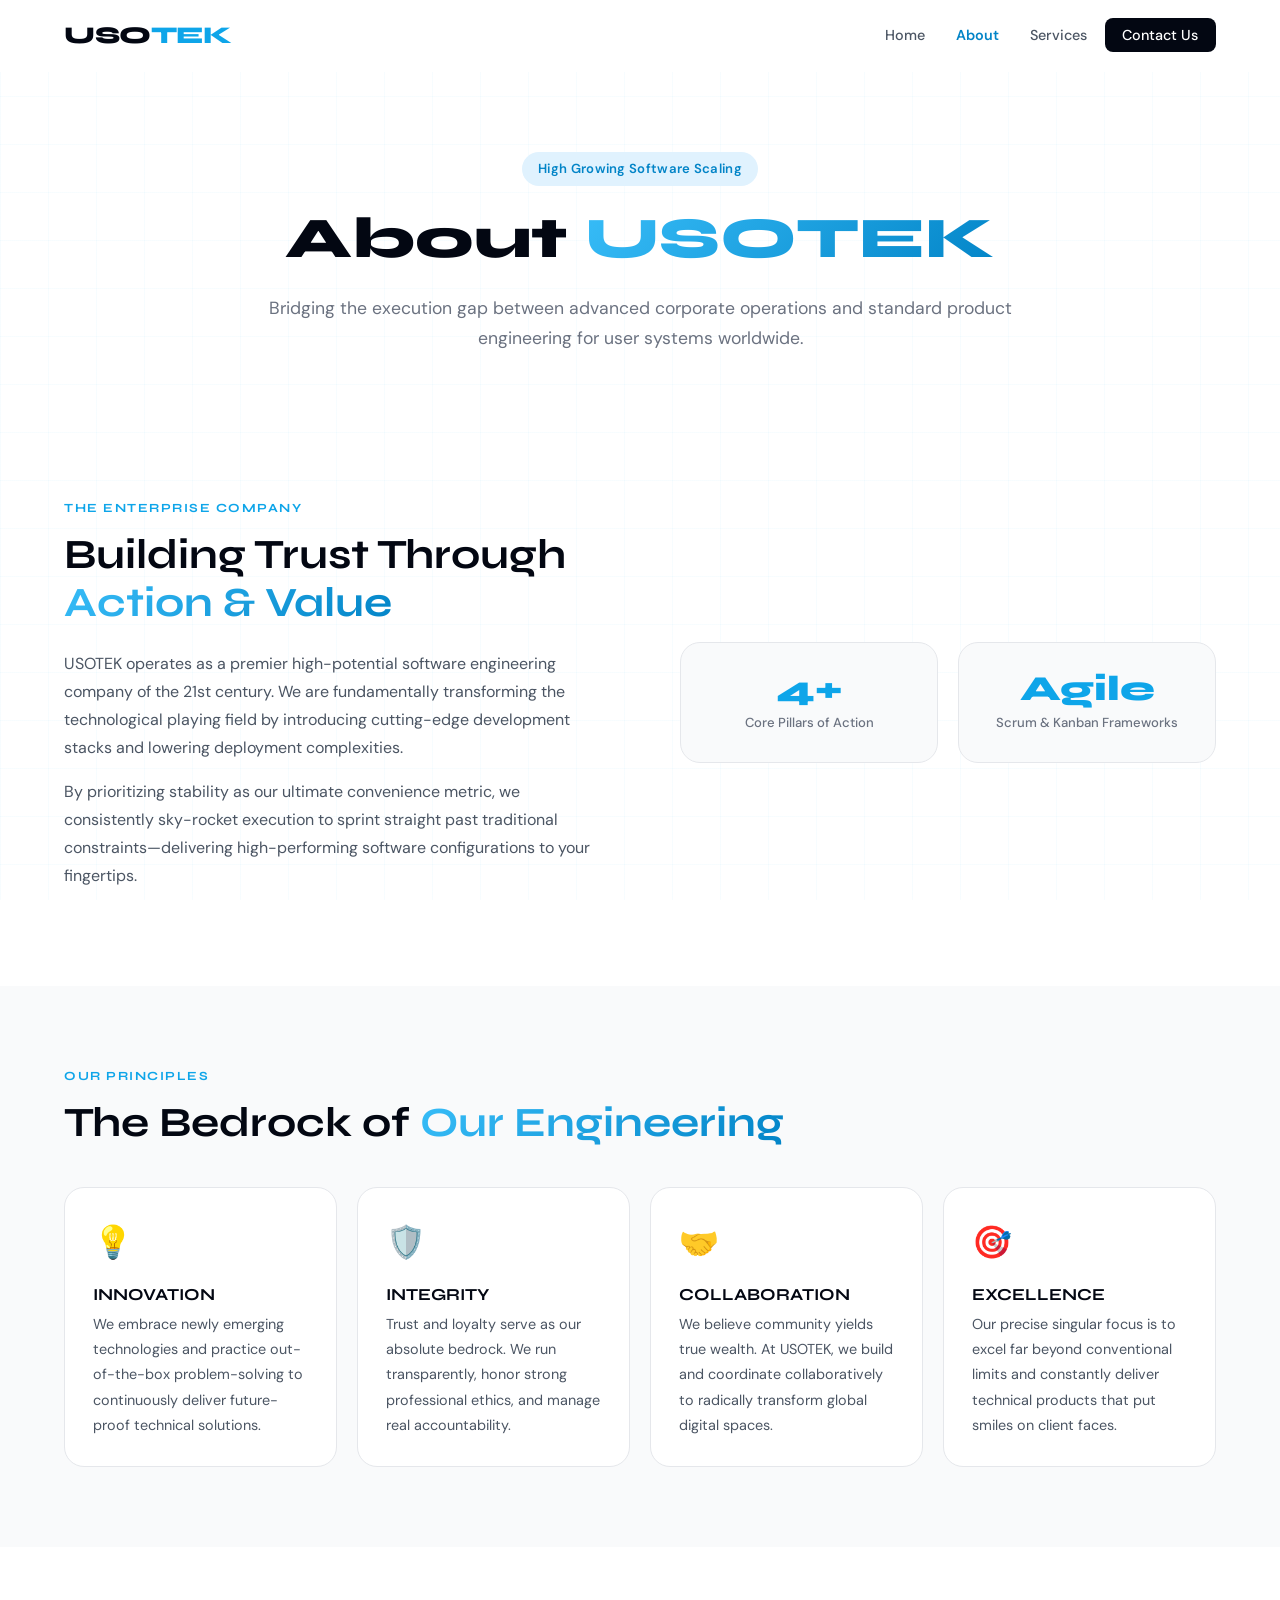
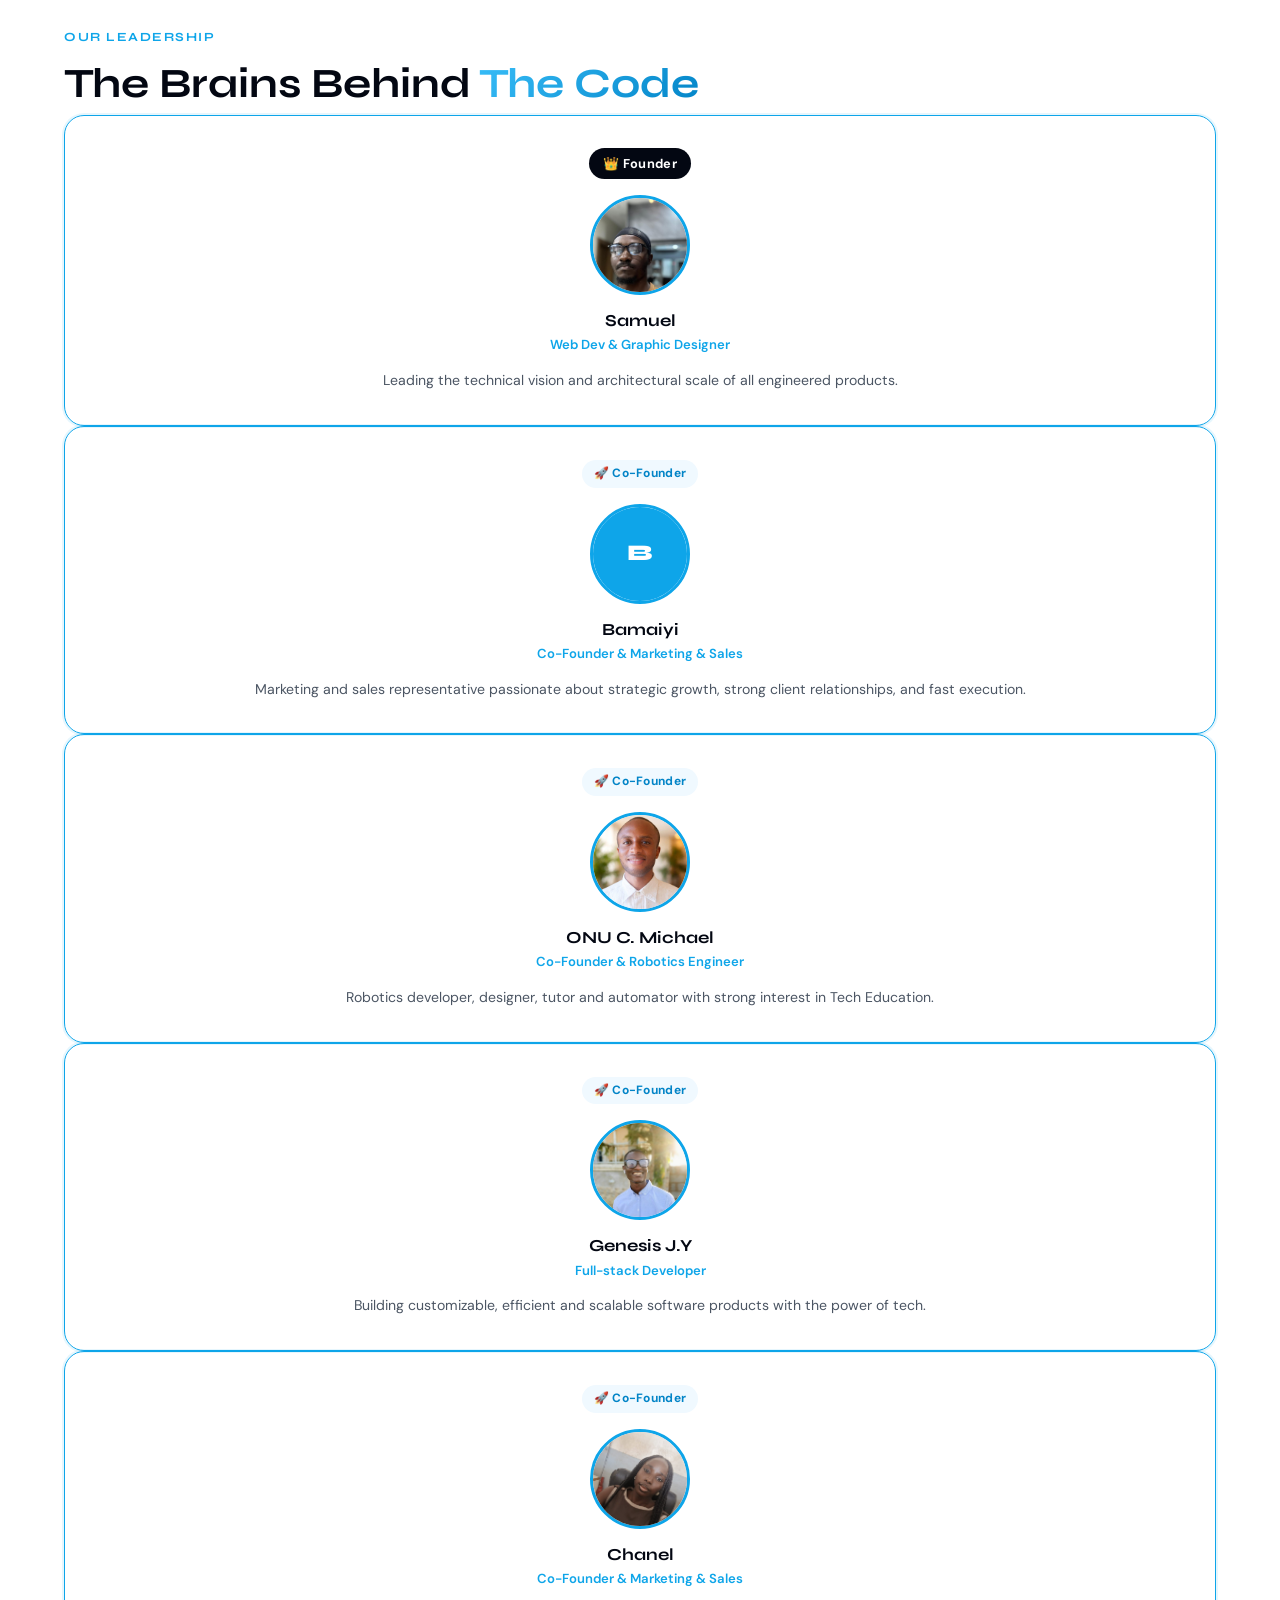
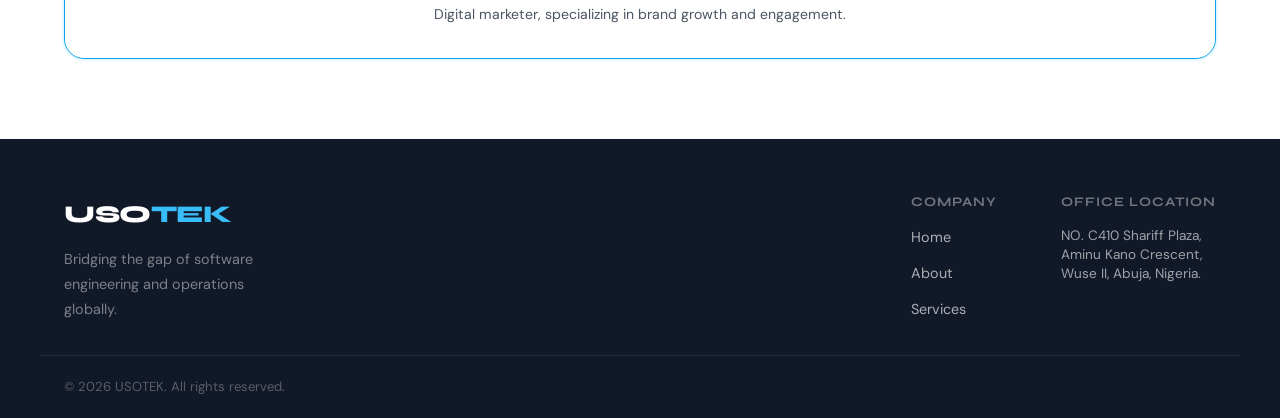
==== commit f9acefc5: "fixed founders details" ====
--- a/about.html
+++ b/about.html
@@ -92,64 +92,64 @@
     <div class="section-label">Our Leadership</div>
     <h2>The Brains Behind <span class="gradient-text">The Code</span></h2>
 
-    <div class="team-grid team-cofounders">
-
-      <!-- Samuel — Founder -->
-      <div class="team-card founder-card">
+    <!-- Samuel — Founder (alone, centred) -->
+    <div class="team-solo-row">
+      <div class="team-card founder-card founder-solo">
         <div class="founder-crown founder-only">👑 Founder</div>
         <div class="team-avatar-photo">
           <img src="images/sam.jpeg" alt="Samuel" onerror="this.parentElement.innerHTML='<span>S</span>'"/>
         </div>
         <h4>Samuel</h4>
-        <span class="team-role">Chief Executive Officer</span>
+        <span class="team-role">Web Dev &amp; Graphic Designer</span>
         <p>Leading the technical vision and architectural scale of all engineered products.</p>
       </div>
-
-      <!-- Genesis — Co-Founder -->
-      <div class="team-card founder-card">
-        <div class="founder-crown">🚀 Co-Founder</div>
-        <div class="team-avatar-photo">
-          <img src="images/genesis.jpeg" alt="Genesis" onerror="this.parentElement.innerHTML='<span>G</span>'"/>
-        </div>
-        <h4>Genesis</h4>
-        <span class="team-role">Chief Technology Officer</span>
-        <p>Managing execution strategies, operations, and agile development pipelines.</p>
-      </div>
-
-      <!-- Michael — Co-Founder -->
-      <div class="team-card founder-card">
-        <div class="founder-crown">🚀 Co-Founder</div>
-        <div class="team-avatar-photo">
-          <img src="images/micheal.jpeg" alt="Michael" onerror="this.parentElement.innerHTML='<span>M</span>'"/>
-        </div>
-        <h4>Michael</h4>
-        <span class="team-role">Co-Founder &amp; Robotics Engineer</span>
-        <p>Passionate about autonomous systems and empowering students with hands-on engineering skills.</p>
-      </div>
-
-      <!-- Bamaiyi — Co-Founder -->
-      <div class="team-card founder-card">
+    </div>
+
+    <!-- Co-Founders — all on one row -->
+    <div class="team-cofounders-row">
+<div class="team-card founder-card">
         <div class="founder-crown">🚀 Co-Founder</div>
         <div class="team-avatar-photo">
           <img src="images/bams.jpeg" alt="Bamaiyi" onerror="this.parentElement.innerHTML='<span>B</span>'"/>
         </div>
         <h4>Bamaiyi</h4>
         <span class="team-role">Co-Founder &amp; Marketing &amp; Sales</span>
-        <p>Directing collaborative growth frameworks and strategic technological integrations.</p>
-      </div>
-
-      <!-- Shinelle — Co-Founder -->
+        <p>Marketing and sales representative passionate about strategic growth, strong client relationships, and fast execution.</p>
+      </div>
+  
       <div class="team-card founder-card">
         <div class="founder-crown">🚀 Co-Founder</div>
         <div class="team-avatar-photo">
-          <img src="images/shinelle.jpeg" alt="Shinelle" onerror="this.parentElement.innerHTML='<span>S</span>'"/>
-        </div>
-        <h4>Shinelle</h4>
+          <img src="images/micheal.jpeg" alt="Michael" onerror="this.parentElement.innerHTML='<span>M</span>'"/>
+        </div>
+        <h4>ONU C. Michael</h4>
+        <span class="team-role">Co-Founder &amp; Robotics Engineer</span>
+        <p>Robotics developer, designer, tutor and automator with strong interest in Tech Education.</p>
+      </div>
+       
+      <div class="team-card founder-card">
+        <div class="founder-crown">🚀 Co-Founder</div>
+        <div class="team-avatar-photo">
+          <img src="images/genesis.jpeg" alt="Genesis" onerror="this.parentElement.innerHTML='<span>G</span>'"/>
+        </div>
+        <h4>Genesis J.Y</h4>
+        <span class="team-role">Full-stack Developer</span>
+        <p>Building customizable, efficient and scalable software products with the power of tech.</p>
+      </div>
+      
+
+      <div class="team-card founder-card">
+        <div class="founder-crown">🚀 Co-Founder</div>
+        <div class="team-avatar-photo">
+          <img src="images/shinelle.jpeg" alt="Chanel" onerror="this.parentElement.innerHTML='<span>C</span>'"/>
+        </div>
+        <h4>Chanel</h4>
         <span class="team-role">Co-Founder &amp; Marketing &amp; Sales</span>
-        <p>Expert in creating, communicating, and delivering value to customers.</p>
-      </div>
-
-    </div>
+        <p>Digital marketer, specializing in brand growth and engagement.</p>
+      </div>
+
+    </div><!-- end cofounders row -->
+
   </div>
 </section>
 
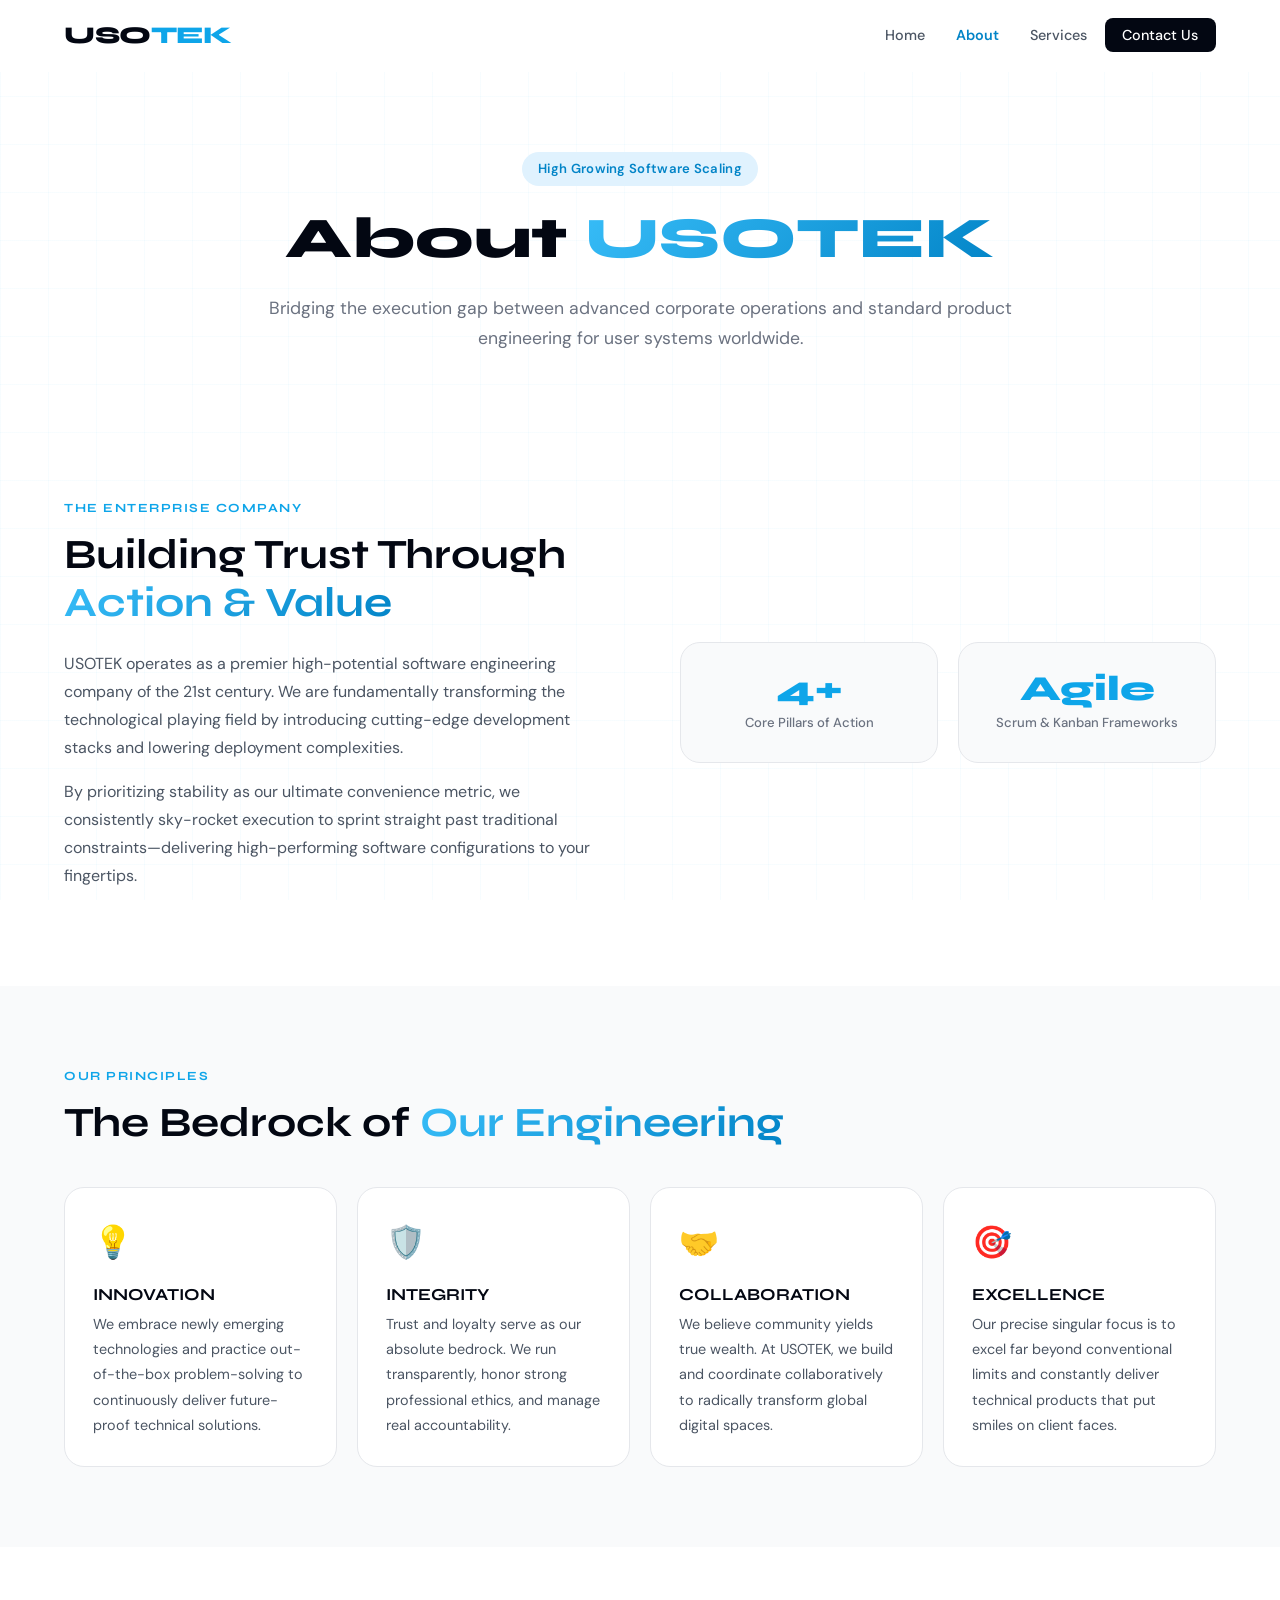
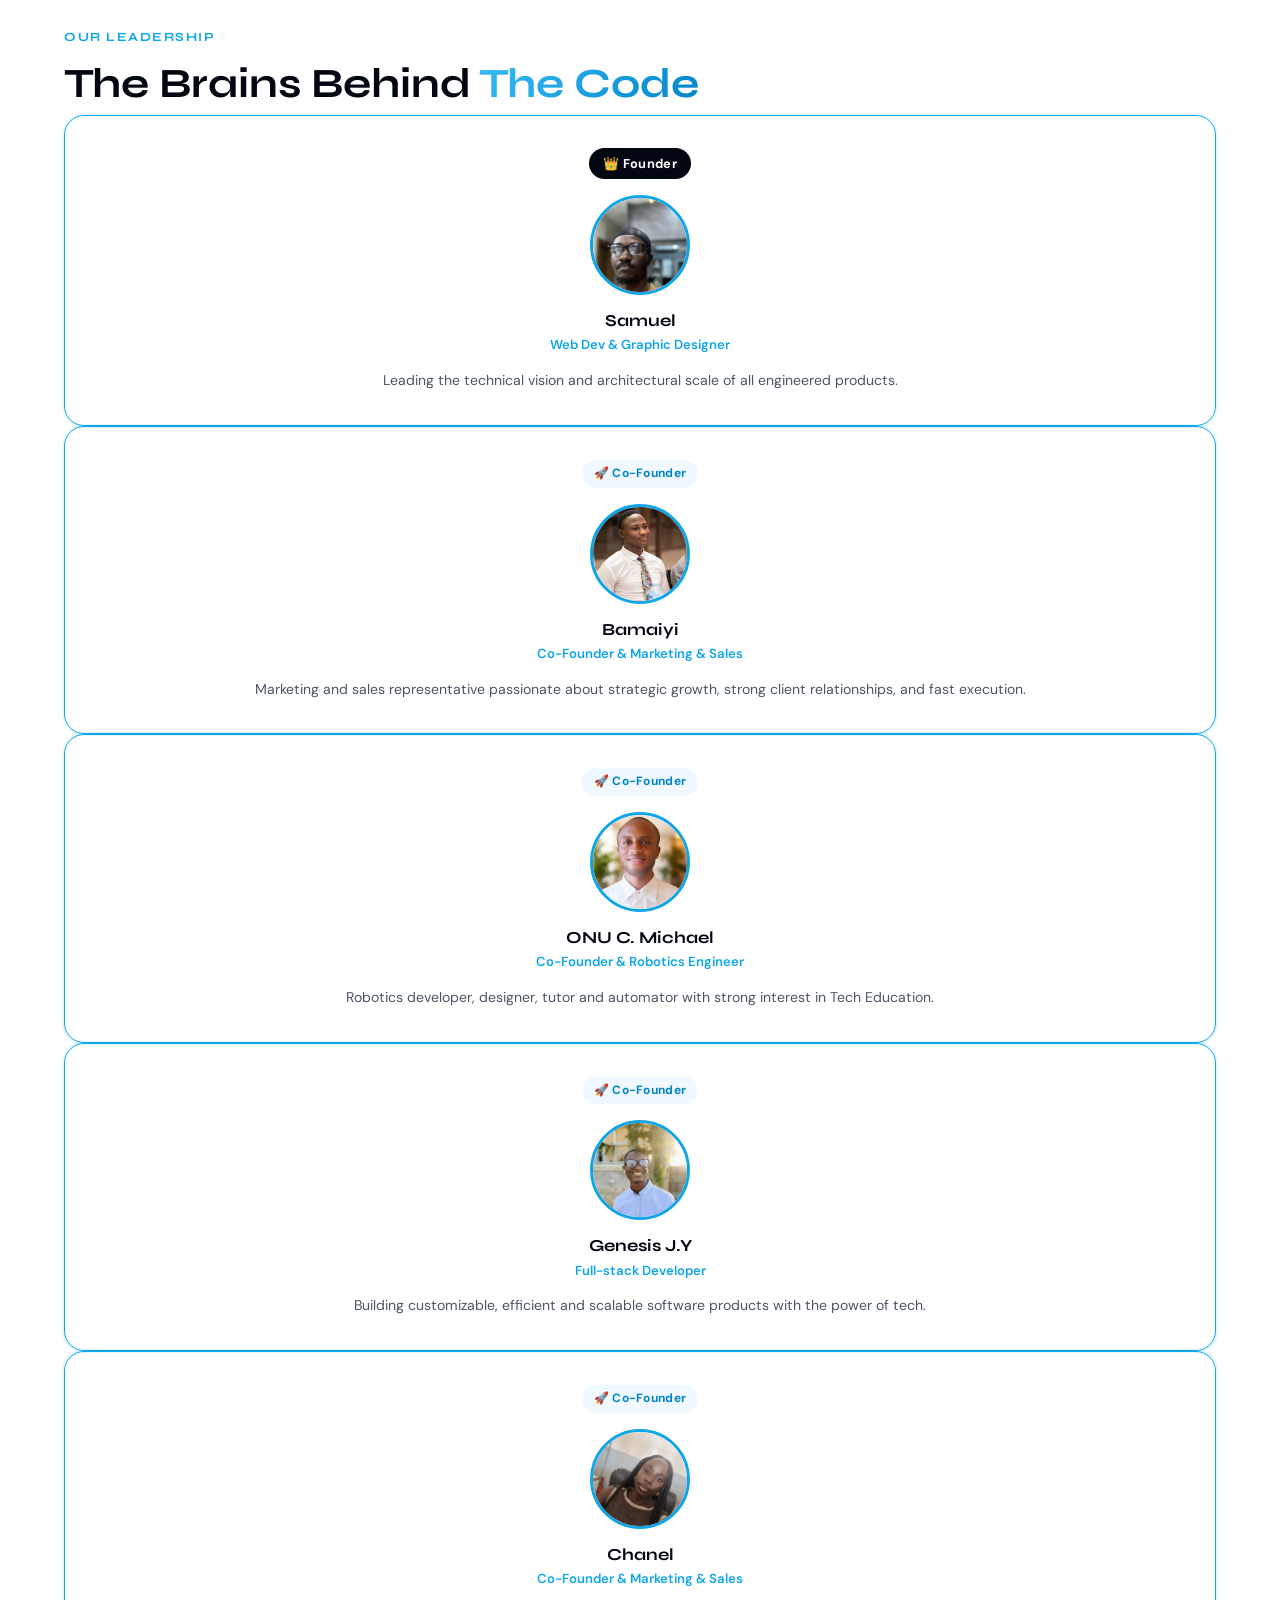
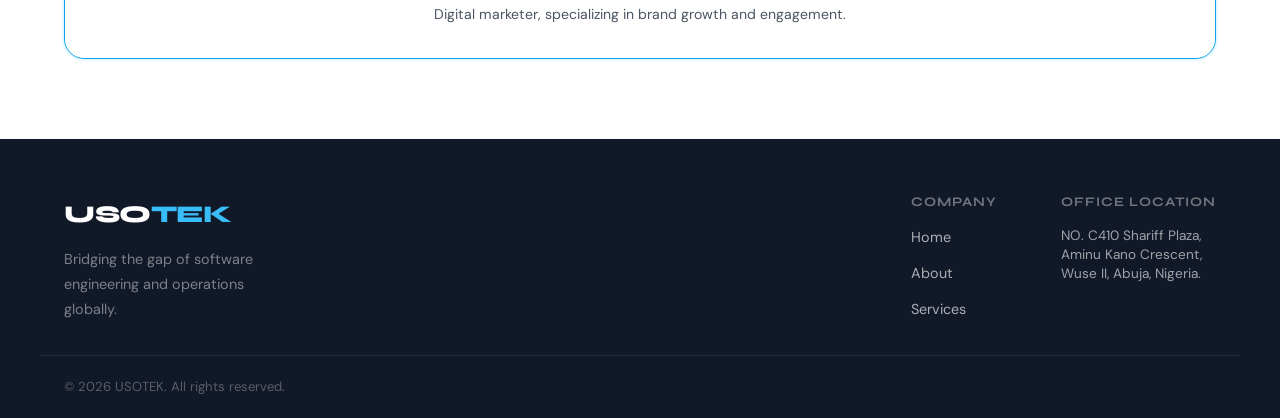
==== commit ca498267: "fixed phone no" ====
--- a/about.html
+++ b/about.html
@@ -110,7 +110,7 @@
 <div class="team-card founder-card">
         <div class="founder-crown">🚀 Co-Founder</div>
         <div class="team-avatar-photo">
-          <img src="images/bams.jpeg" alt="Bamaiyi" onerror="this.parentElement.innerHTML='<span>B</span>'"/>
+          <img src="images/Bams.jpeg" alt="Bamaiyi" onerror="this.parentElement.innerHTML='<span>B</span>'"/>
         </div>
         <h4>Bamaiyi</h4>
         <span class="team-role">Co-Founder &amp; Marketing &amp; Sales</span>
